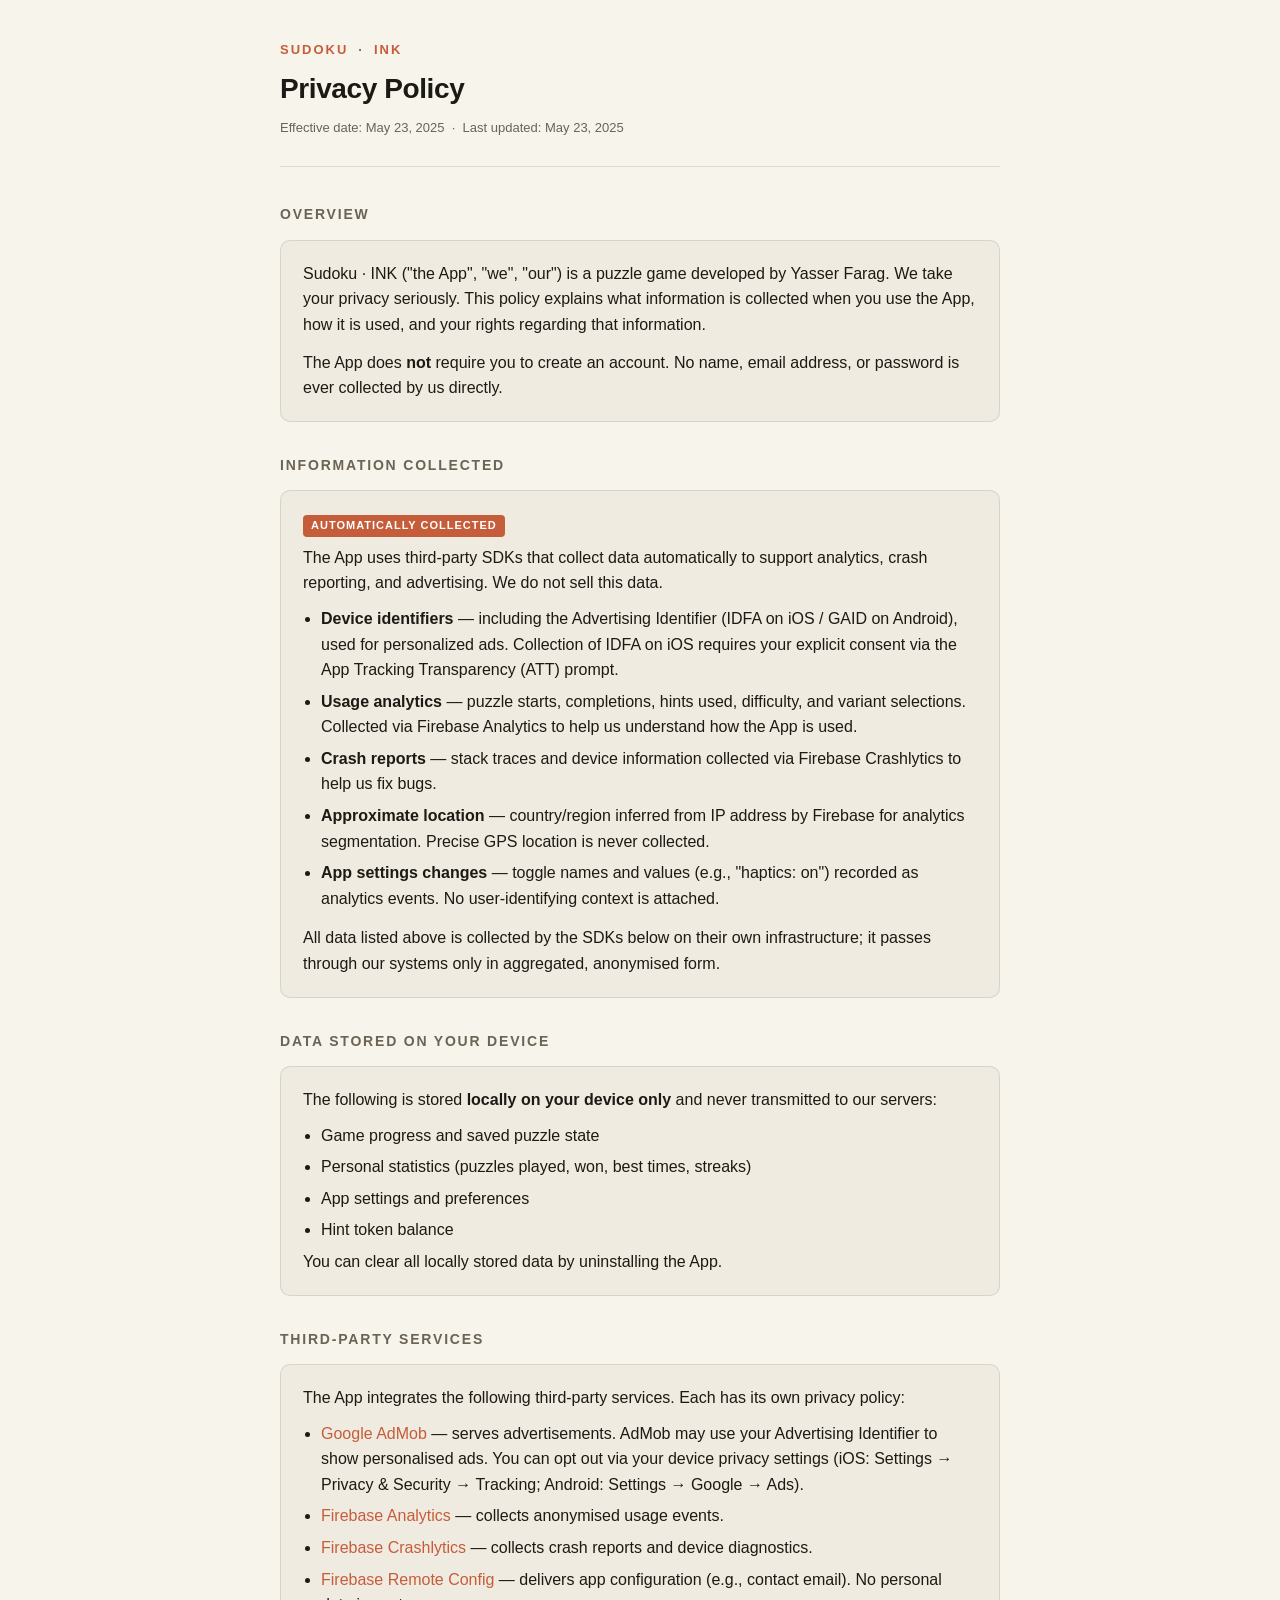
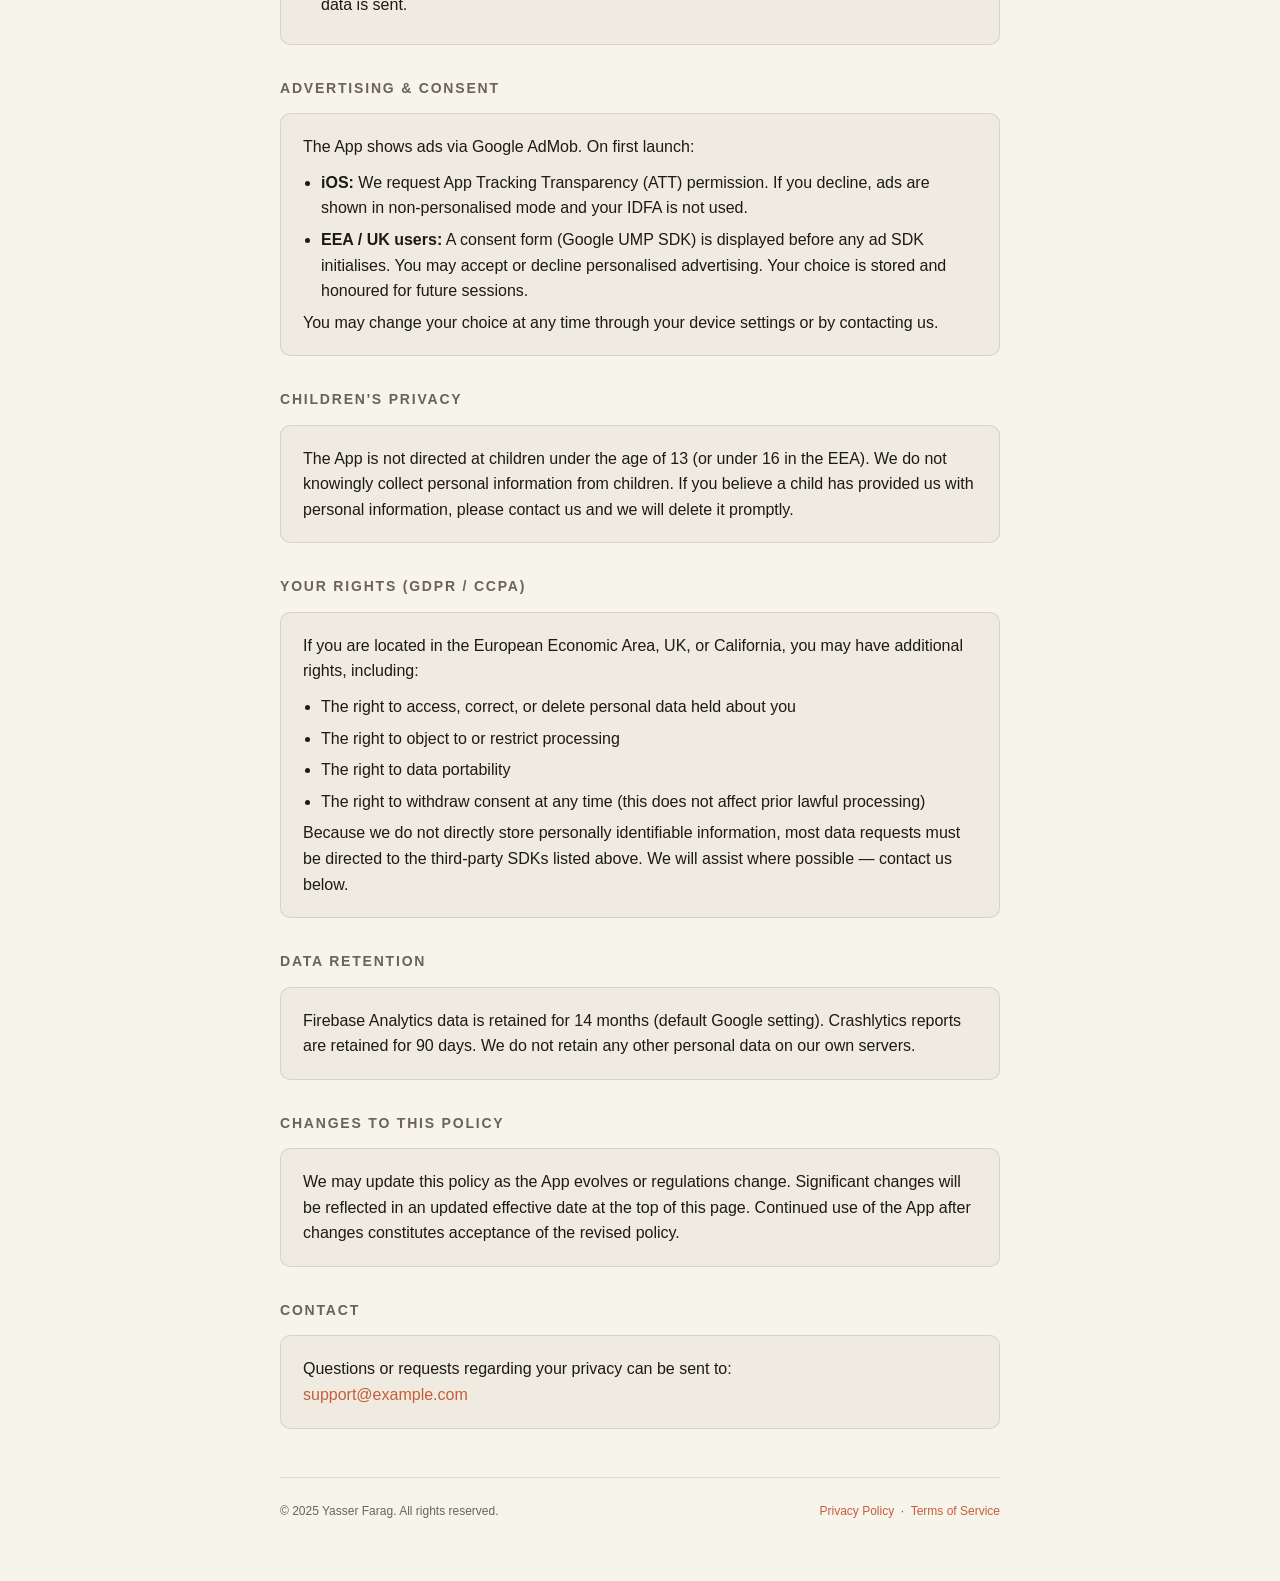
==== privacy.html @ fff0a5e5 "Add Privacy Policy, Terms of Service, and shared stylesheet" ====
<!DOCTYPE html>
<html lang="en">
<head>
  <meta charset="UTF-8" />
  <meta name="viewport" content="width=device-width, initial-scale=1.0" />
  <title>Privacy Policy — Sudoku · INK</title>
  <link rel="stylesheet" href="style.css" />
</head>
<body>

<header>
  <a class="app-name" href="index.html">
    <span>Sudoku</span><span class="dot">·</span><span>INK</span>
  </a>
  <h1>Privacy Policy</h1>
  <p class="meta">Effective date: May 23, 2025 &nbsp;·&nbsp; Last updated: May 23, 2025</p>
</header>

<main>

  <section>
    <h2>Overview</h2>
    <div class="card">
      <p>Sudoku · INK ("the App", "we", "our") is a puzzle game developed by Yasser Farag. We take your privacy seriously. This policy explains what information is collected when you use the App, how it is used, and your rights regarding that information.</p>
      <p>The App does <strong>not</strong> require you to create an account. No name, email address, or password is ever collected by us directly.</p>
    </div>
  </section>

  <section>
    <h2>Information Collected</h2>
    <div class="card">
      <div class="highlight">Automatically collected</div>
      <p>The App uses third-party SDKs that collect data automatically to support analytics, crash reporting, and advertising. We do not sell this data.</p>
      <ul>
        <li><strong>Device identifiers</strong> — including the Advertising Identifier (IDFA on iOS / GAID on Android), used for personalized ads. Collection of IDFA on iOS requires your explicit consent via the App Tracking Transparency (ATT) prompt.</li>
        <li><strong>Usage analytics</strong> — puzzle starts, completions, hints used, difficulty, and variant selections. Collected via Firebase Analytics to help us understand how the App is used.</li>
        <li><strong>Crash reports</strong> — stack traces and device information collected via Firebase Crashlytics to help us fix bugs.</li>
        <li><strong>Approximate location</strong> — country/region inferred from IP address by Firebase for analytics segmentation. Precise GPS location is never collected.</li>
        <li><strong>App settings changes</strong> — toggle names and values (e.g., "haptics: on") recorded as analytics events. No user-identifying context is attached.</li>
      </ul>
      <p style="margin-top:14px;">All data listed above is collected by the SDKs below on their own infrastructure; it passes through our systems only in aggregated, anonymised form.</p>
    </div>
  </section>

  <section>
    <h2>Data Stored on Your Device</h2>
    <div class="card">
      <p>The following is stored <strong>locally on your device only</strong> and never transmitted to our servers:</p>
      <ul>
        <li>Game progress and saved puzzle state</li>
        <li>Personal statistics (puzzles played, won, best times, streaks)</li>
        <li>App settings and preferences</li>
        <li>Hint token balance</li>
      </ul>
      <p>You can clear all locally stored data by uninstalling the App.</p>
    </div>
  </section>

  <section>
    <h2>Third-Party Services</h2>
    <div class="card">
      <p>The App integrates the following third-party services. Each has its own privacy policy:</p>
      <ul>
        <li><a href="https://policies.google.com/privacy" target="_blank" rel="noopener">Google AdMob</a> — serves advertisements. AdMob may use your Advertising Identifier to show personalised ads. You can opt out via your device privacy settings (iOS: Settings → Privacy & Security → Tracking; Android: Settings → Google → Ads).</li>
        <li><a href="https://firebase.google.com/support/privacy" target="_blank" rel="noopener">Firebase Analytics</a> — collects anonymised usage events.</li>
        <li><a href="https://firebase.google.com/support/privacy" target="_blank" rel="noopener">Firebase Crashlytics</a> — collects crash reports and device diagnostics.</li>
        <li><a href="https://firebase.google.com/support/privacy" target="_blank" rel="noopener">Firebase Remote Config</a> — delivers app configuration (e.g., contact email). No personal data is sent.</li>
      </ul>
    </div>
  </section>

  <section>
    <h2>Advertising &amp; Consent</h2>
    <div class="card">
      <p>The App shows ads via Google AdMob. On first launch:</p>
      <ul>
        <li><strong>iOS:</strong> We request App Tracking Transparency (ATT) permission. If you decline, ads are shown in non-personalised mode and your IDFA is not used.</li>
        <li><strong>EEA / UK users:</strong> A consent form (Google UMP SDK) is displayed before any ad SDK initialises. You may accept or decline personalised advertising. Your choice is stored and honoured for future sessions.</li>
      </ul>
      <p>You may change your choice at any time through your device settings or by contacting us.</p>
    </div>
  </section>

  <section>
    <h2>Children's Privacy</h2>
    <div class="card">
      <p>The App is not directed at children under the age of 13 (or under 16 in the EEA). We do not knowingly collect personal information from children. If you believe a child has provided us with personal information, please contact us and we will delete it promptly.</p>
    </div>
  </section>

  <section>
    <h2>Your Rights (GDPR / CCPA)</h2>
    <div class="card">
      <p>If you are located in the European Economic Area, UK, or California, you may have additional rights, including:</p>
      <ul>
        <li>The right to access, correct, or delete personal data held about you</li>
        <li>The right to object to or restrict processing</li>
        <li>The right to data portability</li>
        <li>The right to withdraw consent at any time (this does not affect prior lawful processing)</li>
      </ul>
      <p>Because we do not directly store personally identifiable information, most data requests must be directed to the third-party SDKs listed above. We will assist where possible — contact us below.</p>
    </div>
  </section>

  <section>
    <h2>Data Retention</h2>
    <div class="card">
      <p>Firebase Analytics data is retained for 14 months (default Google setting). Crashlytics reports are retained for 90 days. We do not retain any other personal data on our own servers.</p>
    </div>
  </section>

  <section>
    <h2>Changes to This Policy</h2>
    <div class="card">
      <p>We may update this policy as the App evolves or regulations change. Significant changes will be reflected in an updated effective date at the top of this page. Continued use of the App after changes constitutes acceptance of the revised policy.</p>
    </div>
  </section>

  <section>
    <h2>Contact</h2>
    <div class="card">
      <p>Questions or requests regarding your privacy can be sent to:<br/>
      <a href="mailto:support@example.com">support@example.com</a></p>
    </div>
  </section>

</main>

<footer>
  <span>© 2025 Yasser Farag. All rights reserved.</span>
  <span><a href="privacy.html">Privacy Policy</a> &nbsp;·&nbsp; <a href="terms.html">Terms of Service</a></span>
</footer>

</body>
</html>
---- style.css ----
*, *::before, *::after { box-sizing: border-box; margin: 0; padding: 0; }

:root {
  --bg:      #F7F4EC;
  --surface: #EFEBE0;
  --text:    #1C1A14;
  --muted:   #6B6455;
  --accent:  #C65D3A;
  --border:  rgba(0,0,0,.10);
  --radius:  10px;
  --max:     720px;
}

body {
  background: var(--bg);
  color: var(--text);
  font-family: -apple-system, BlinkMacSystemFont, "Segoe UI", Roboto, Helvetica, Arial, sans-serif;
  font-size: 16px;
  line-height: 1.6;
  padding: 0 20px 60px;
}

header {
  max-width: var(--max);
  margin: 0 auto;
  padding: 40px 0 28px;
  border-bottom: 1px solid var(--border);
  margin-bottom: 36px;
}

.app-name {
  display: flex;
  align-items: center;
  gap: 10px;
  text-decoration: none;
  color: var(--text);
  margin-bottom: 6px;
}
.app-name span {
  font-size: 13px;
  font-weight: 700;
  letter-spacing: 2px;
  text-transform: uppercase;
  color: var(--accent);
}
.app-name .dot { color: var(--muted); }

h1 {
  font-size: 28px;
  font-weight: 800;
  letter-spacing: -.4px;
  margin-bottom: 6px;
}

.meta { font-size: 13px; color: var(--muted); }

main {
  max-width: var(--max);
  margin: 0 auto;
}

section { margin-bottom: 32px; }

h2 {
  font-size: 14px;
  font-weight: 700;
  letter-spacing: 1.8px;
  text-transform: uppercase;
  color: var(--muted);
  margin-bottom: 14px;
}

.card {
  background: var(--surface);
  border: 1px solid var(--border);
  border-radius: var(--radius);
  padding: 20px 22px;
}

.card p + p   { margin-top: 12px; }
.card ul      { padding-left: 18px; margin-top: 10px; }
.card li      { margin-bottom: 6px; }
.card a       { color: var(--accent); text-decoration: none; }
.card a:hover { text-decoration: underline; }

.highlight {
  display: inline-block;
  background: var(--accent);
  color: #fff;
  font-size: 11px;
  font-weight: 700;
  letter-spacing: 1px;
  text-transform: uppercase;
  padding: 2px 8px;
  border-radius: 4px;
  margin-bottom: 8px;
}

footer {
  max-width: var(--max);
  margin: 48px auto 0;
  padding-top: 24px;
  border-top: 1px solid var(--border);
  font-size: 12px;
  color: var(--muted);
  display: flex;
  justify-content: space-between;
  flex-wrap: wrap;
  gap: 8px;
}
footer a { color: var(--accent); text-decoration: none; }
footer a:hover { text-decoration: underline; }

@media (prefers-color-scheme: dark) {
  :root {
    --bg:      #18160F;
    --surface: #221F17;
    --text:    #EDE9DD;
    --muted:   #8A8070;
    --border:  rgba(255,255,255,.08);
  }
}
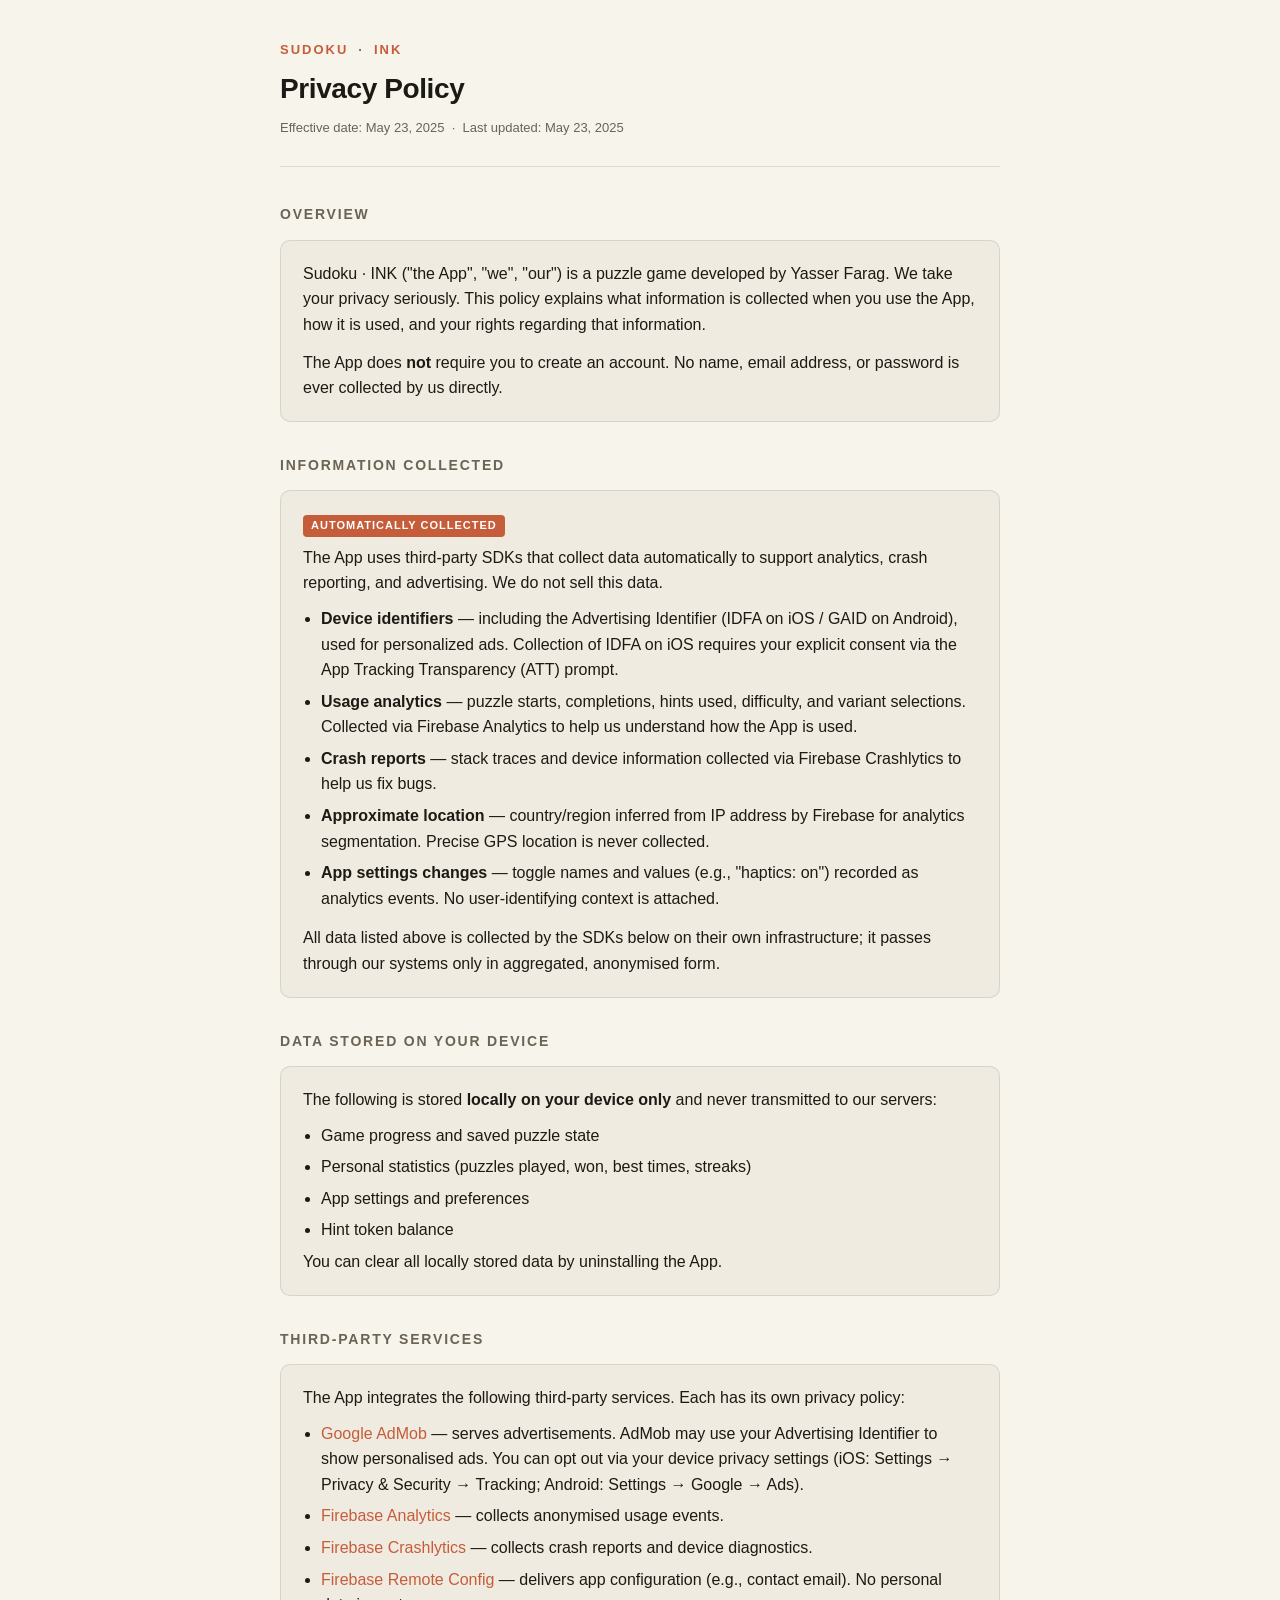
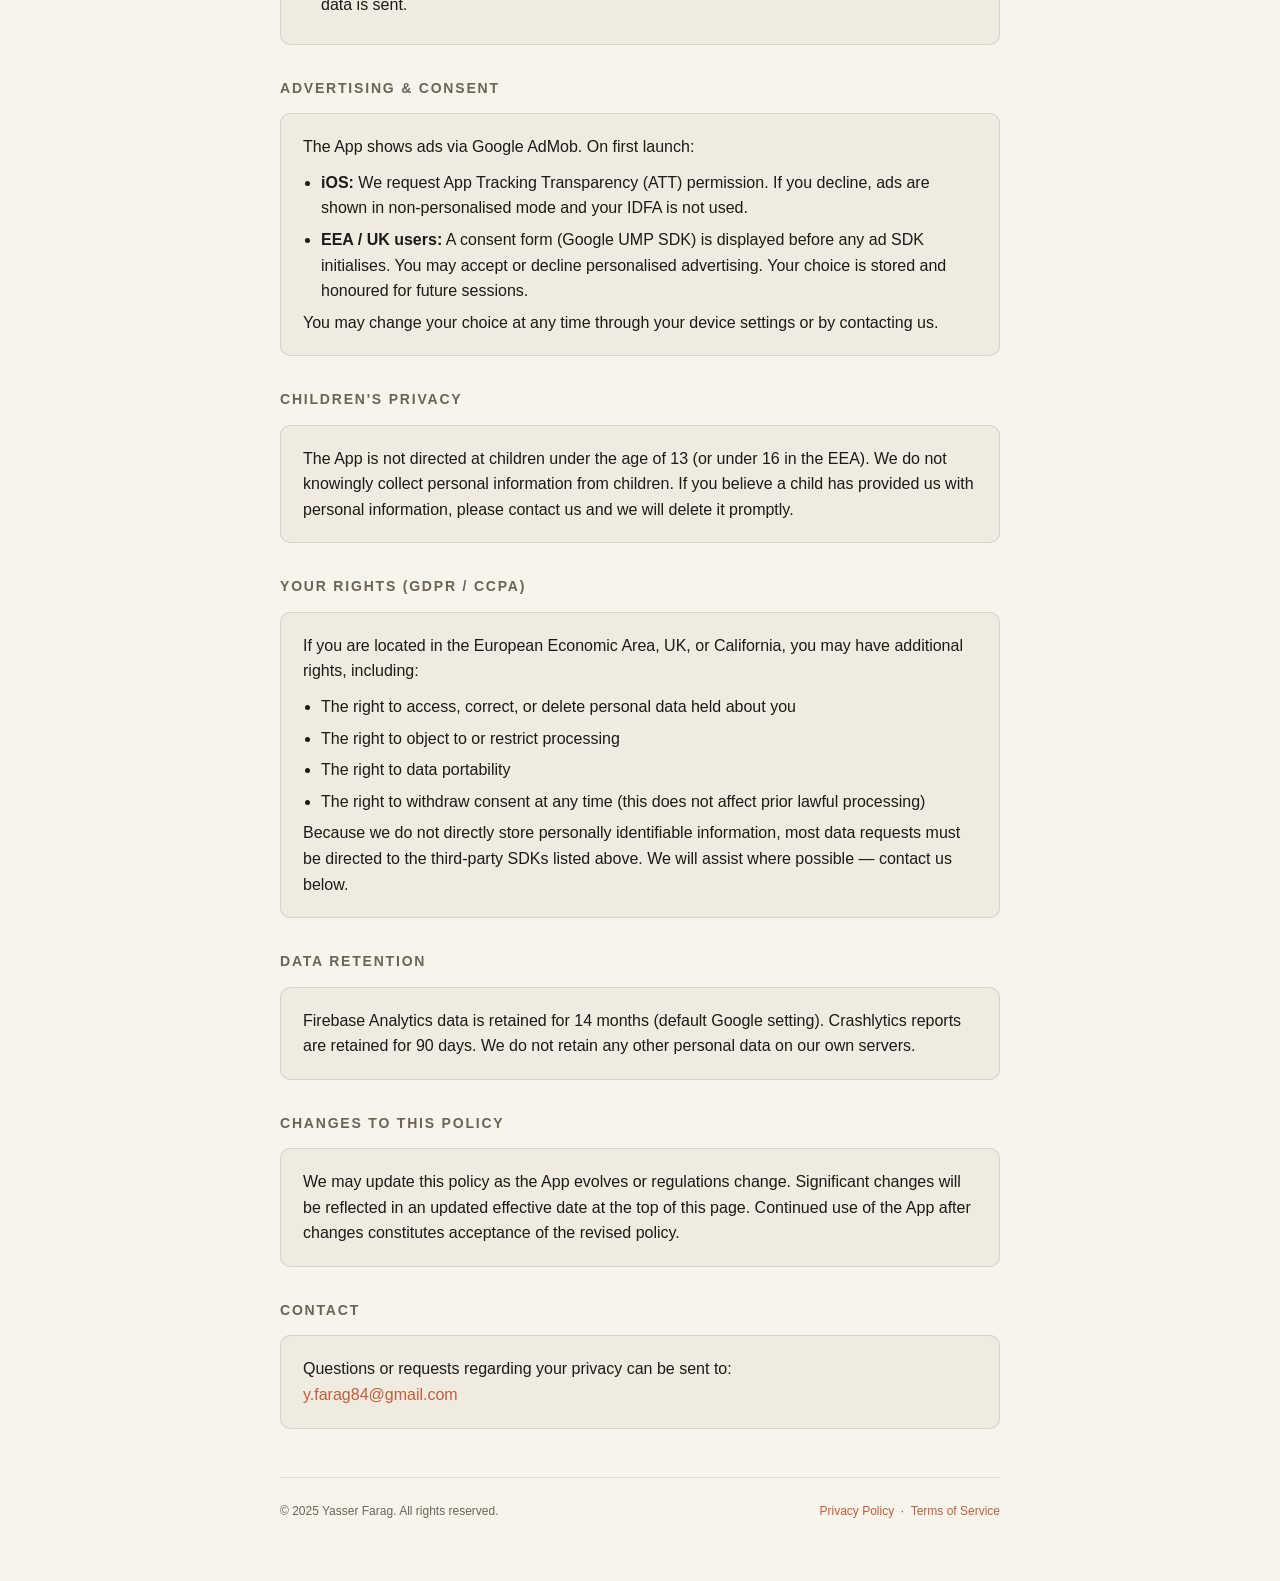
==== commit cf1c92a0: "Set support email to y.farag84@gmail.com" ====
--- a/privacy.html
+++ b/privacy.html
@@ -120,7 +120,7 @@
     <h2>Contact</h2>
     <div class="card">
       <p>Questions or requests regarding your privacy can be sent to:<br/>
-      <a href="mailto:support@example.com">support@example.com</a></p>
+      <a href="mailto:y.farag84@gmail.com">y.farag84@gmail.com</a></p>
     </div>
   </section>
 
